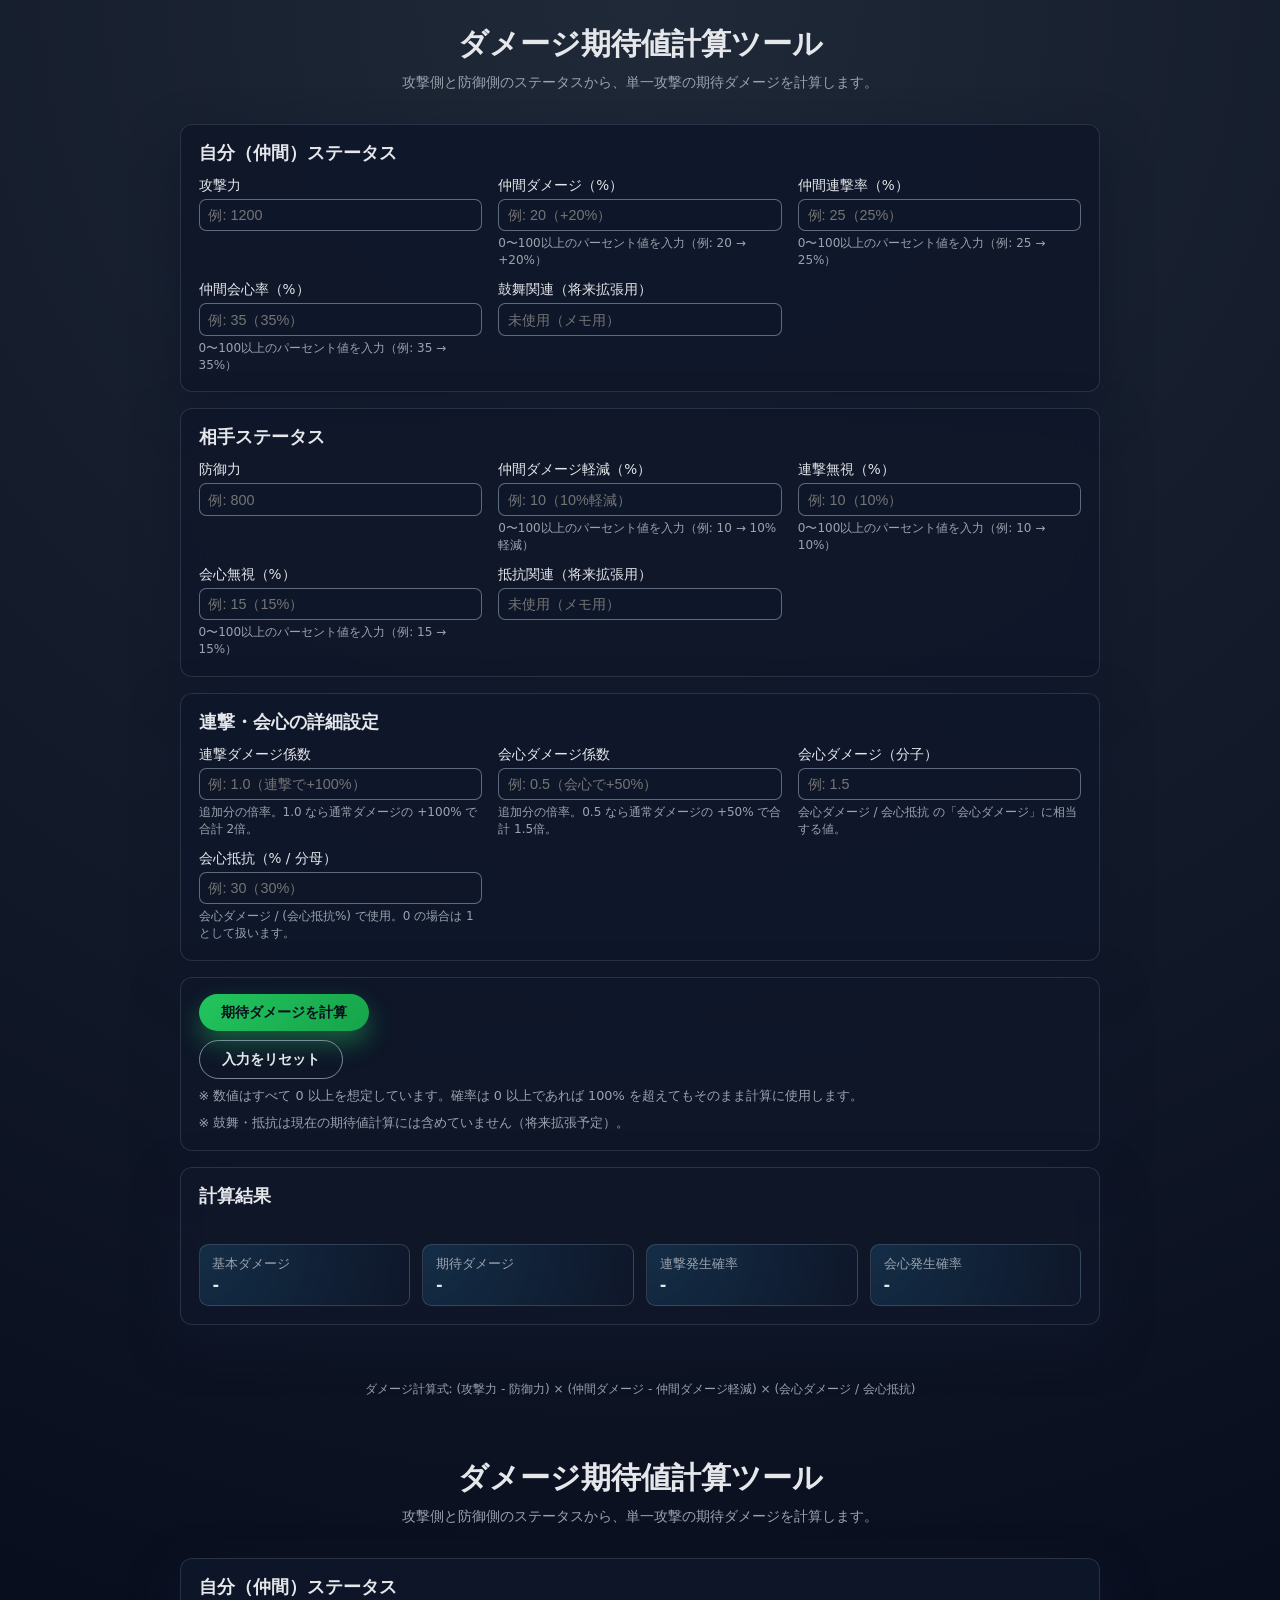
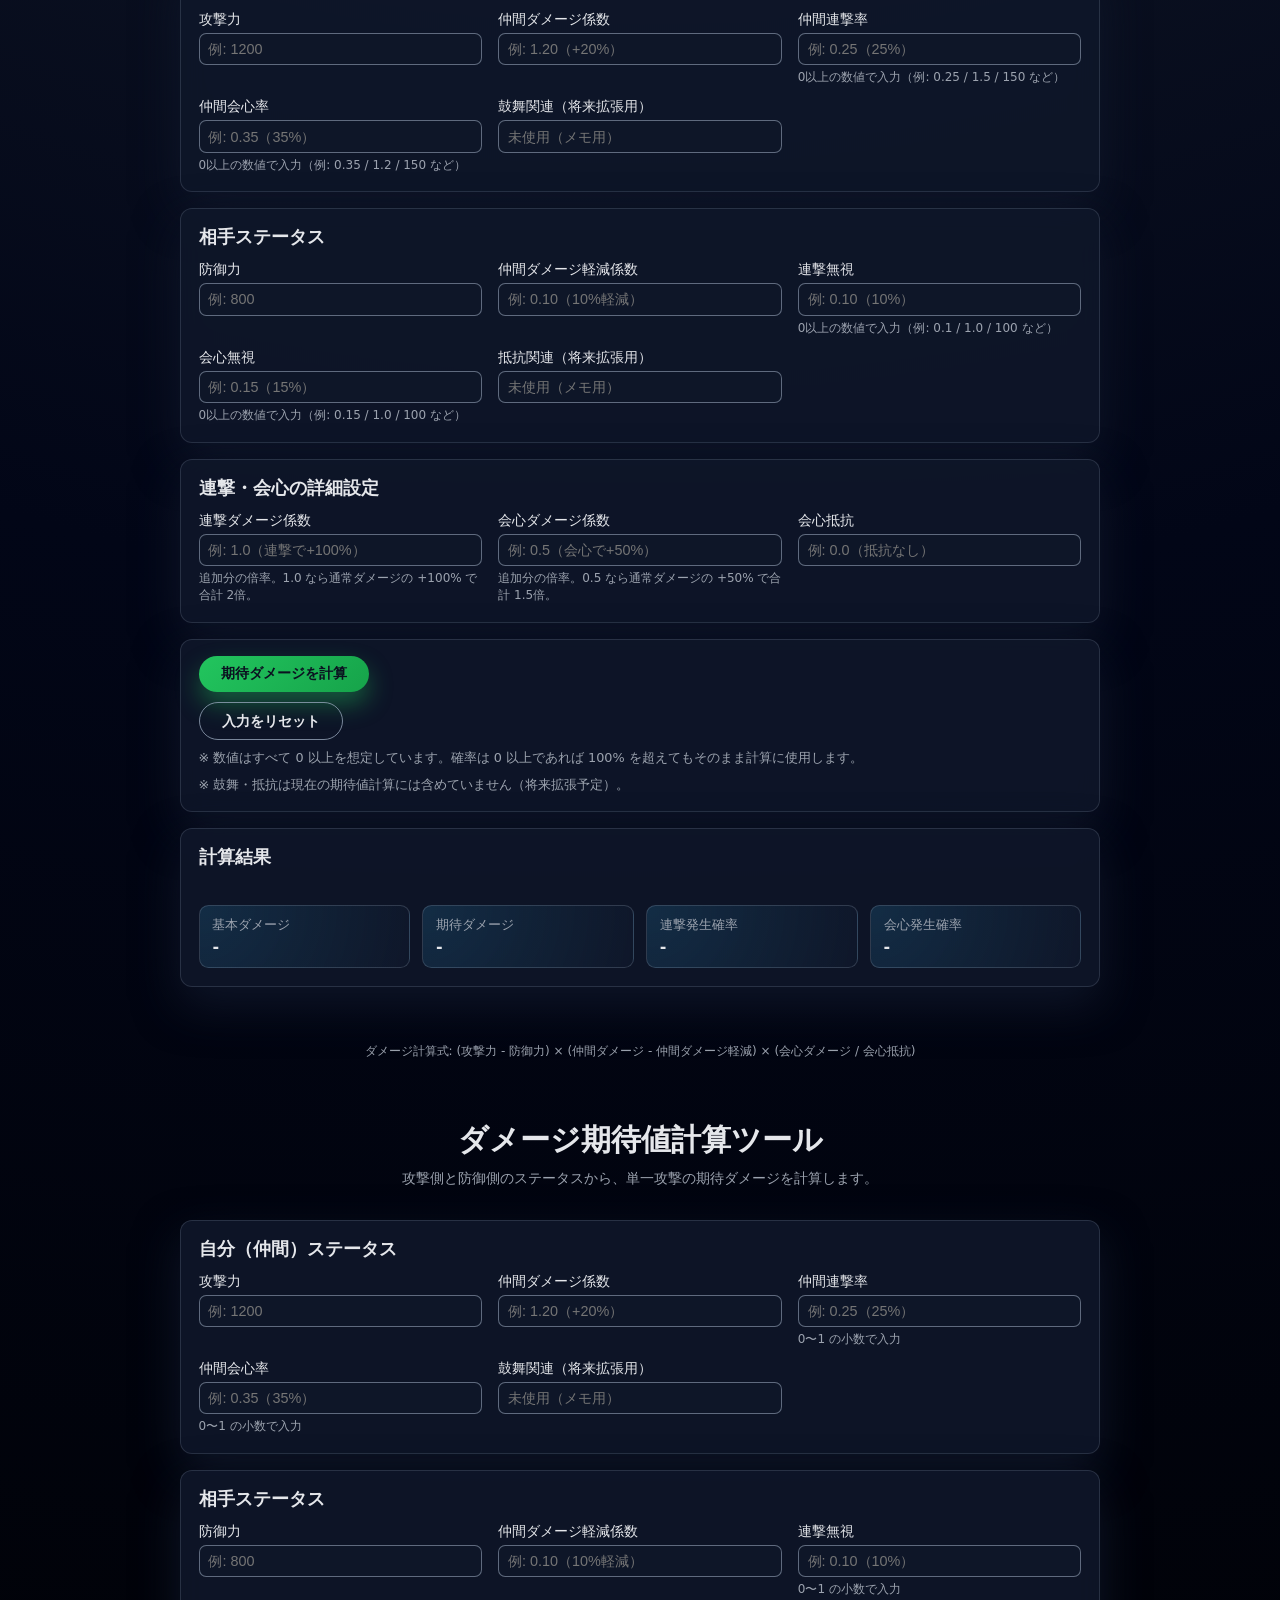
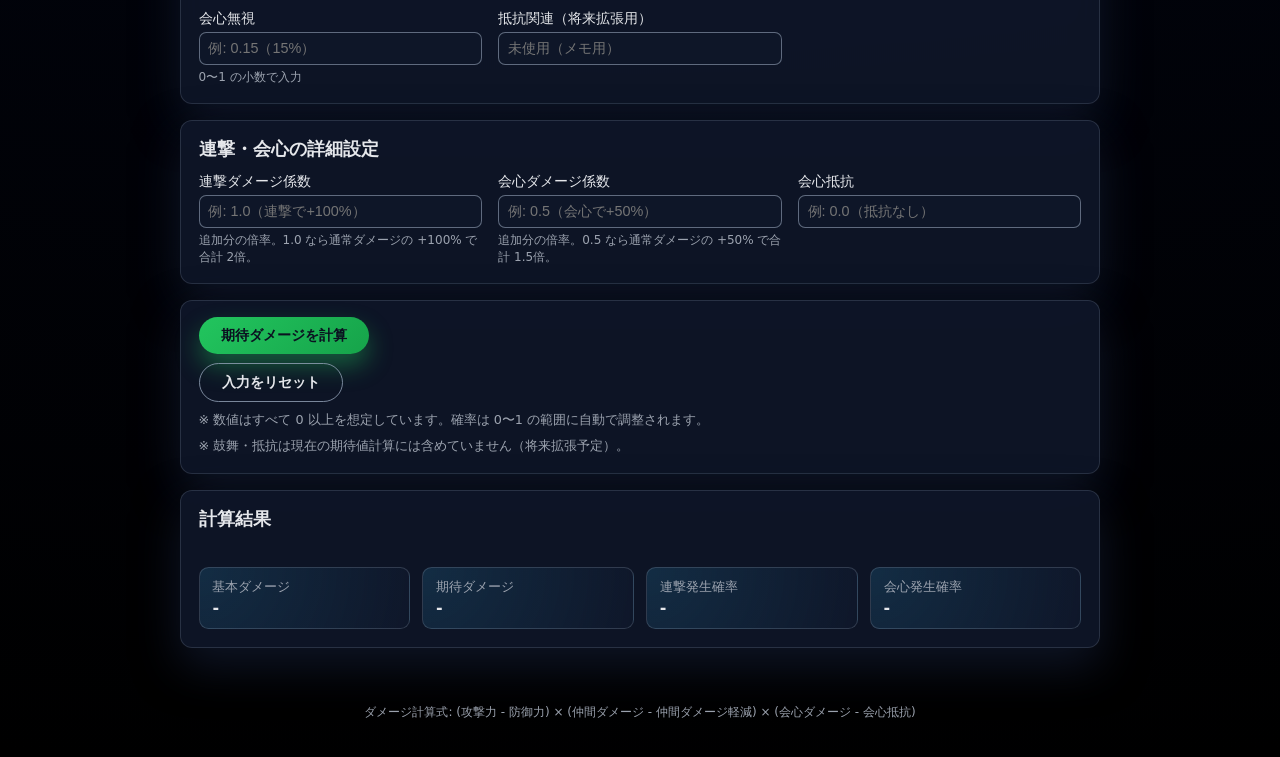
==== kinoko/index.html @ 2dcdcfb7 "initial commit" ====
<!DOCTYPE html>
<html lang="ja">
<head>
  <meta charset="UTF-8" />
  <meta name="viewport" content="width=device-width, initial-scale=1.0" />
  <title>ダメージ期待値計算ツール</title>
  <link rel="stylesheet" href="./style.css" />
</head>
<body>
  <header class="app-header">
    <h1>ダメージ期待値計算ツール</h1>
    <p class="app-header__subtitle">
      攻撃側と防御側のステータスから、単一攻撃の期待ダメージを計算します。
    </p>
  </header>

  <main class="app-main">
    <section class="card">
      <h2>自分（仲間）ステータス</h2>
      <div class="form-grid">
        <label class="form-field">
          <span>攻撃力</span>
          <input id="allyAtk" type="number" inputmode="decimal" placeholder="例: 1200" />
        </label>
        <label class="form-field">
          <span>仲間ダメージ（%）</span>
          <input id="allyDamage" type="number" inputmode="numeric" placeholder="例: 20（+20%）" />
          <small>0〜100以上のパーセント値を入力（例: 20 → +20%）</small>
        </label>
        <label class="form-field">
          <span>仲間連撃率（%）</span>
          <input id="allyMultiRate" type="number" inputmode="numeric" placeholder="例: 25（25%）" />
          <small>0〜100以上のパーセント値を入力（例: 25 → 25%）</small>
        </label>
        <label class="form-field">
          <span>仲間会心率（%）</span>
          <input id="allyCritRate" type="number" inputmode="numeric" placeholder="例: 35（35%）" />
          <small>0〜100以上のパーセント値を入力（例: 35 → 35%）</small>
        </label>
        <label class="form-field">
          <span>鼓舞関連（将来拡張用）</span>
          <input id="allyInspire" type="number" step="0.01" inputmode="decimal" placeholder="未使用（メモ用）" />
        </label>
      </div>
    </section>

    <section class="card">
      <h2>相手ステータス</h2>
      <div class="form-grid">
        <label class="form-field">
          <span>防御力</span>
          <input id="enemyDef" type="number" inputmode="decimal" placeholder="例: 800" />
        </label>
        <label class="form-field">
          <span>仲間ダメージ軽減（%）</span>
          <input id="allyDamageReduction" type="number" inputmode="numeric" placeholder="例: 10（10%軽減）" />
          <small>0〜100以上のパーセント値を入力（例: 10 → 10%軽減）</small>
        </label>
        <label class="form-field">
          <span>連撃無視（%）</span>
          <input id="multiIgnore" type="number" inputmode="numeric" placeholder="例: 10（10%）" />
          <small>0〜100以上のパーセント値を入力（例: 10 → 10%）</small>
        </label>
        <label class="form-field">
          <span>会心無視（%）</span>
          <input id="critIgnore" type="number" inputmode="numeric" placeholder="例: 15（15%）" />
          <small>0〜100以上のパーセント値を入力（例: 15 → 15%）</small>
        </label>
        <label class="form-field">
          <span>抵抗関連（将来拡張用）</span>
          <input id="enemyResistExtra" type="number" step="0.01" inputmode="decimal" placeholder="未使用（メモ用）" />
        </label>
      </div>
    </section>

    <section class="card">
      <h2>連撃・会心の詳細設定</h2>
      <div class="form-grid">
        <label class="form-field">
          <span>連撃ダメージ係数</span>
          <input id="multiCoeff" type="number" step="0.01" inputmode="decimal" placeholder="例: 1.0（連撃で+100%）" />
          <small>追加分の倍率。1.0 なら通常ダメージの +100% で合計 2倍。</small>
        </label>
        <label class="form-field">
          <span>会心ダメージ係数</span>
          <input id="critCoeff" type="number" step="0.01" inputmode="decimal" placeholder="例: 0.5（会心で+50%）" />
          <small>追加分の倍率。0.5 なら通常ダメージの +50% で合計 1.5倍。</small>
        </label>
        <label class="form-field">
          <span>会心ダメージ（分子）</span>
          <input id="critDamage" type="number" step="0.01" inputmode="decimal" placeholder="例: 1.5" />
          <small>会心ダメージ / 会心抵抗 の「会心ダメージ」に相当する値。</small>
        </label>
        <label class="form-field">
          <span>会心抵抗（% / 分母）</span>
          <input id="critResist" type="number" inputmode="numeric" placeholder="例: 30（30%）" />
          <small>会心ダメージ / (会心抵抗%) で使用。0 の場合は 1 として扱います。</small>
        </label>
      </div>
    </section>

    <section class="card card--actions">
      <button id="calcButton" class="primary-button">期待ダメージを計算</button>
      <button id="resetButton" class="secondary-button">入力をリセット</button>
      <p class="note">
        ※ 数値はすべて 0 以上を想定しています。確率は 0 以上であれば 100% を超えてもそのまま計算に使用します。
      </p>
      <p class="note">
        ※ 鼓舞・抵抗は現在の期待値計算には含めていません（将来拡張予定）。
      </p>
    </section>

    <section class="card">
      <h2>計算結果</h2>
      <div id="resultError" class="result-error" aria-live="polite"></div>
      <div class="result-grid">
        <div class="result-item">
          <span class="result-label">基本ダメージ</span>
          <span id="baseDamageOutput" class="result-value">-</span>
        </div>
        <div class="result-item">
          <span class="result-label">期待ダメージ</span>
          <span id="expectedDamageOutput" class="result-value">-</span>
        </div>
        <div class="result-item">
          <span class="result-label">連撃発生確率</span>
          <span id="pMultiOutput" class="result-value">-</span>
        </div>
        <div class="result-item">
          <span class="result-label">会心発生確率</span>
          <span id="pCritOutput" class="result-value">-</span>
        </div>
      </div>
    </section>
  </main>

  <footer class="app-footer">
    <p>ダメージ計算式: (攻撃力 - 防御力) × (仲間ダメージ - 仲間ダメージ軽減) × (会心ダメージ / 会心抵抗)</p>
  </footer>

  <script src="./main.js"></script>
</body>
</html>
  <header class="app-header">
    <h1>ダメージ期待値計算ツール</h1>
    <p class="app-header__subtitle">
      攻撃側と防御側のステータスから、単一攻撃の期待ダメージを計算します。
    </p>
  </header>

  <main class="app-main">
    <section class="card">
      <h2>自分（仲間）ステータス</h2>
      <div class="form-grid">
        <label class="form-field">
          <span>攻撃力</span>
          <input id="allyAtk" type="number" inputmode="decimal" placeholder="例: 1200" />
        </label>
        <label class="form-field">
          <span>仲間ダメージ係数</span>
          <input id="allyDamage" type="number" step="0.01" inputmode="decimal" placeholder="例: 1.20（+20%）" />
        </label>
        <label class="form-field">
          <span>仲間連撃率</span>
          <input id="allyMultiRate" type="number" step="0.01" inputmode="decimal" placeholder="例: 0.25（25%）" />
          <small>0以上の数値で入力（例: 0.25 / 1.5 / 150 など）</small>
        </label>
        <label class="form-field">
          <span>仲間会心率</span>
          <input id="allyCritRate" type="number" step="0.01" inputmode="decimal" placeholder="例: 0.35（35%）" />
          <small>0以上の数値で入力（例: 0.35 / 1.2 / 150 など）</small>
        </label>
        <label class="form-field">
          <span>鼓舞関連（将来拡張用）</span>
          <input id="allyInspire" type="number" step="0.01" inputmode="decimal" placeholder="未使用（メモ用）" />
        </label>
      </div>
    </section>

    <section class="card">
      <h2>相手ステータス</h2>
      <div class="form-grid">
        <label class="form-field">
          <span>防御力</span>
          <input id="enemyDef" type="number" inputmode="decimal" placeholder="例: 800" />
        </label>
        <label class="form-field">
          <span>仲間ダメージ軽減係数</span>
          <input id="allyDamageReduction" type="number" step="0.01" inputmode="decimal" placeholder="例: 0.10（10%軽減）" />
        </label>
        <label class="form-field">
          <span>連撃無視</span>
          <input id="multiIgnore" type="number" step="0.01" inputmode="decimal" placeholder="例: 0.10（10%）" />
          <small>0以上の数値で入力（例: 0.1 / 1.0 / 100 など）</small>
        </label>
        <label class="form-field">
          <span>会心無視</span>
          <input id="critIgnore" type="number" step="0.01" inputmode="decimal" placeholder="例: 0.15（15%）" />
          <small>0以上の数値で入力（例: 0.15 / 1.0 / 100 など）</small>
        </label>
        <label class="form-field">
          <span>抵抗関連（将来拡張用）</span>
          <input id="enemyResistExtra" type="number" step="0.01" inputmode="decimal" placeholder="未使用（メモ用）" />
        </label>
      </div>
    </section>

    <section class="card">
      <h2>連撃・会心の詳細設定</h2>
      <div class="form-grid">
        <label class="form-field">
          <span>連撃ダメージ係数</span>
          <input id="multiCoeff" type="number" step="0.01" inputmode="decimal" placeholder="例: 1.0（連撃で+100%）" />
          <small>追加分の倍率。1.0 なら通常ダメージの +100% で合計 2倍。</small>
        </label>
        <label class="form-field">
          <span>会心ダメージ係数</span>
          <input id="critCoeff" type="number" step="0.01" inputmode="decimal" placeholder="例: 0.5（会心で+50%）" />
          <small>追加分の倍率。0.5 なら通常ダメージの +50% で合計 1.5倍。</small>
        </label>
        <label class="form-field">
          <span>会心抵抗</span>
          <input id="critResist" type="number" step="0.01" inputmode="decimal" placeholder="例: 0.0（抵抗なし）" />
        </label>
      </div>
    </section>

    <section class="card card--actions">
      <button id="calcButton" class="primary-button">期待ダメージを計算</button>
      <button id="resetButton" class="secondary-button">入力をリセット</button>
      <p class="note">
        ※ 数値はすべて 0 以上を想定しています。確率は 0 以上であれば 100% を超えてもそのまま計算に使用します。
      </p>
      <p class="note">
        ※ 鼓舞・抵抗は現在の期待値計算には含めていません（将来拡張予定）。
      </p>
    </section>

    <section class="card">
      <h2>計算結果</h2>
      <div id="resultError" class="result-error" aria-live="polite"></div>
      <div class="result-grid">
        <div class="result-item">
          <span class="result-label">基本ダメージ</span>
          <span id="baseDamageOutput" class="result-value">-</span>
        </div>
        <div class="result-item">
          <span class="result-label">期待ダメージ</span>
          <span id="expectedDamageOutput" class="result-value">-</span>
        </div>
        <div class="result-item">
          <span class="result-label">連撃発生確率</span>
          <span id="pMultiOutput" class="result-value">-</span>
        </div>
        <div class="result-item">
          <span class="result-label">会心発生確率</span>
          <span id="pCritOutput" class="result-value">-</span>
        </div>
      </div>
    </section>
  </main>

  <footer class="app-footer">
    <p>ダメージ計算式: (攻撃力 - 防御力) × (仲間ダメージ - 仲間ダメージ軽減) × (会心ダメージ / 会心抵抗)</p>
  </footer>

  <script src="./main.js"></script>
</body>
</html>

<!DOCTYPE html>
<html lang="ja">
<head>
  <meta charset="UTF-8" />
  <meta name="viewport" content="width=device-width, initial-scale=1.0" />
  <title>ダメージ期待値計算ツール</title>
  <link rel="stylesheet" href="./style.css" />
</head>
<body>
  <header class="app-header">
    <h1>ダメージ期待値計算ツール</h1>
    <p class="app-header__subtitle">
      攻撃側と防御側のステータスから、単一攻撃の期待ダメージを計算します。
    </p>
  </header>

  <main class="app-main">
    <section class="card">
      <h2>自分（仲間）ステータス</h2>
      <div class="form-grid">
        <label class="form-field">
          <span>攻撃力</span>
          <input id="allyAtk" type="number" inputmode="decimal" placeholder="例: 1200" />
        </label>
        <label class="form-field">
          <span>仲間ダメージ係数</span>
          <input id="allyDamage" type="number" step="0.01" inputmode="decimal" placeholder="例: 1.20（+20%）" />
        </label>
        <label class="form-field">
          <span>仲間連撃率</span>
          <input id="allyMultiRate" type="number" step="0.01" inputmode="decimal" placeholder="例: 0.25（25%）" />
          <small>0〜1 の小数で入力</small>
        </label>
        <label class="form-field">
          <span>仲間会心率</span>
          <input id="allyCritRate" type="number" step="0.01" inputmode="decimal" placeholder="例: 0.35（35%）" />
          <small>0〜1 の小数で入力</small>
        </label>
        <label class="form-field">
          <span>鼓舞関連（将来拡張用）</span>
          <input id="allyInspire" type="number" step="0.01" inputmode="decimal" placeholder="未使用（メモ用）" />
        </label>
      </div>
    </section>

    <section class="card">
      <h2>相手ステータス</h2>
      <div class="form-grid">
        <label class="form-field">
          <span>防御力</span>
          <input id="enemyDef" type="number" inputmode="decimal" placeholder="例: 800" />
        </label>
        <label class="form-field">
          <span>仲間ダメージ軽減係数</span>
          <input id="allyDamageReduction" type="number" step="0.01" inputmode="decimal" placeholder="例: 0.10（10%軽減）" />
        </label>
        <label class="form-field">
          <span>連撃無視</span>
          <input id="multiIgnore" type="number" step="0.01" inputmode="decimal" placeholder="例: 0.10（10%）" />
          <small>0〜1 の小数で入力</small>
        </label>
        <label class="form-field">
          <span>会心無視</span>
          <input id="critIgnore" type="number" step="0.01" inputmode="decimal" placeholder="例: 0.15（15%）" />
          <small>0〜1 の小数で入力</small>
        </label>
        <label class="form-field">
          <span>抵抗関連（将来拡張用）</span>
          <input id="enemyResistExtra" type="number" step="0.01" inputmode="decimal" placeholder="未使用（メモ用）" />
        </label>
      </div>
    </section>

    <section class="card">
      <h2>連撃・会心の詳細設定</h2>
      <div class="form-grid">
        <label class="form-field">
          <span>連撃ダメージ係数</span>
          <input id="multiCoeff" type="number" step="0.01" inputmode="decimal" placeholder="例: 1.0（連撃で+100%）" />
          <small>追加分の倍率。1.0 なら通常ダメージの +100% で合計 2倍。</small>
        </label>
        <label class="form-field">
          <span>会心ダメージ係数</span>
          <input id="critCoeff" type="number" step="0.01" inputmode="decimal" placeholder="例: 0.5（会心で+50%）" />
          <small>追加分の倍率。0.5 なら通常ダメージの +50% で合計 1.5倍。</small>
        </label>
        <label class="form-field">
          <span>会心抵抗</span>
          <input id="critResist" type="number" step="0.01" inputmode="decimal" placeholder="例: 0.0（抵抗なし）" />
        </label>
      </div>
    </section>

    <section class="card card--actions">
      <button id="calcButton" class="primary-button">期待ダメージを計算</button>
      <button id="resetButton" class="secondary-button">入力をリセット</button>
      <p class="note">
        ※ 数値はすべて 0 以上を想定しています。確率は 0〜1 の範囲に自動で調整されます。
      </p>
      <p class="note">
        ※ 鼓舞・抵抗は現在の期待値計算には含めていません（将来拡張予定）。
      </p>
    </section>

    <section class="card">
      <h2>計算結果</h2>
      <div id="resultError" class="result-error" aria-live="polite"></div>
      <div class="result-grid">
        <div class="result-item">
          <span class="result-label">基本ダメージ</span>
          <span id="baseDamageOutput" class="result-value">-</span>
        </div>
        <div class="result-item">
          <span class="result-label">期待ダメージ</span>
          <span id="expectedDamageOutput" class="result-value">-</span>
        </div>
        <div class="result-item">
          <span class="result-label">連撃発生確率</span>
          <span id="pMultiOutput" class="result-value">-</span>
        </div>
        <div class="result-item">
          <span class="result-label">会心発生確率</span>
          <span id="pCritOutput" class="result-value">-</span>
        </div>
      </div>
    </section>
  </main>

  <footer class="app-footer">
    <p>ダメージ計算式: (攻撃力 - 防御力) × (仲間ダメージ - 仲間ダメージ軽減) × (会心ダメージ - 会心抵抗)</p>
  </footer>

  <script src="./main.js"></script>
</body>
</html>
---- kinoko/style.css ----
*,
*::before,
*::after {
  box-sizing: border-box;
}

html,
body {
  margin: 0;
  padding: 0;
  font-family: system-ui, -apple-system, BlinkMacSystemFont, "Segoe UI",
    sans-serif;
  background: radial-gradient(circle at top, #1f2937, #020617 55%, #000000);
  color: #e5e7eb;
}

body {
  min-height: 100vh;
  display: flex;
  flex-direction: column;
}

.app-header {
  padding: 1.5rem 1.25rem 0.5rem;
  text-align: center;
}

.app-header h1 {
  margin: 0 0 0.5rem;
  font-size: 1.6rem;
}

.app-header__subtitle {
  margin: 0;
  font-size: 0.9rem;
  color: #9ca3af;
}

.app-main {
  flex: 1;
  width: 100%;
  max-width: 960px;
  margin: 0 auto;
  padding: 1rem 1.25rem 2rem;
  display: flex;
  flex-direction: column;
  gap: 1rem;
}

.card {
  background: rgba(15, 23, 42, 0.9);
  border-radius: 0.75rem;
  border: 1px solid rgba(148, 163, 184, 0.2);
  padding: 1rem 1.1rem 1.1rem;
  backdrop-filter: blur(12px);
  box-shadow: 0 18px 45px rgba(15, 23, 42, 0.9);
}

.card h2 {
  margin: 0 0 0.75rem;
  font-size: 1.1rem;
  color: #e5e7eb;
}

.form-grid {
  display: grid;
  grid-template-columns: repeat(auto-fit, minmax(220px, 1fr));
  gap: 0.75rem 1rem;
}

.form-field {
  display: flex;
  flex-direction: column;
  gap: 0.25rem;
  font-size: 0.85rem;
}

.form-field span {
  color: #e5e7eb;
}

.form-field small {
  font-size: 0.75rem;
  color: #9ca3af;
}

input[type="number"] {
  width: 100%;
  padding: 0.45rem 0.55rem;
  border-radius: 0.45rem;
  border: 1px solid rgba(148, 163, 184, 0.6);
  background: rgba(15, 23, 42, 0.8);
  color: #e5e7eb;
  font-size: 0.9rem;
}

input[type="number"]:focus {
  outline: none;
  border-color: #38bdf8;
  box-shadow: 0 0 0 1px rgba(56, 189, 248, 0.7);
}

.card--actions {
  display: flex;
  flex-direction: column;
  gap: 0.6rem;
  align-items: flex-start;
}

.primary-button,
.secondary-button {
  appearance: none;
  border: none;
  border-radius: 9999px;
  padding: 0.55rem 1.4rem;
  font-size: 0.9rem;
  font-weight: 600;
  cursor: pointer;
  transition: transform 0.05s ease-out, box-shadow 0.05s ease-out,
    background 0.15s ease-out, color 0.15s ease-out;
}

.primary-button {
  background: linear-gradient(135deg, #22c55e, #16a34a);
  color: #0b1120;
  box-shadow: 0 12px 25px rgba(34, 197, 94, 0.4);
}

.primary-button:hover {
  transform: translateY(-1px);
  box-shadow: 0 18px 35px rgba(34, 197, 94, 0.55);
}

.secondary-button {
  background: transparent;
  color: #e5e7eb;
  border: 1px solid rgba(148, 163, 184, 0.8);
}

.secondary-button:hover {
  background: rgba(15, 23, 42, 0.9);
}

.note {
  margin: 0;
  font-size: 0.8rem;
  color: #9ca3af;
}

.result-grid {
  display: grid;
  grid-template-columns: repeat(auto-fit, minmax(180px, 1fr));
  gap: 0.75rem;
}

.result-item {
  padding: 0.7rem 0.8rem;
  border-radius: 0.6rem;
  background: radial-gradient(circle at top left, rgba(56, 189, 248, 0.15), rgba(15, 23, 42, 0.95));
  border: 1px solid rgba(148, 163, 184, 0.25);
  display: flex;
  flex-direction: column;
  gap: 0.15rem;
}

.result-label {
  font-size: 0.8rem;
  color: #9ca3af;
}

.result-value {
  font-size: 1rem;
  font-weight: 600;
  color: #e5e7eb;
}

.result-error {
  min-height: 1.1rem;
  margin-bottom: 0.4rem;
  font-size: 0.8rem;
  color: #fecaca;
}

.app-footer {
  padding: 0.75rem 1.25rem 1.5rem;
  font-size: 0.75rem;
  text-align: center;
  color: #9ca3af;
}

@media (min-width: 768px) {
  .app-header h1 {
    font-size: 1.9rem;
  }

  .app-main {
    padding-top: 1.5rem;
  }
}
---- kinoko/style.css ----
*,
*::before,
*::after {
  box-sizing: border-box;
}

html,
body {
  margin: 0;
  padding: 0;
  font-family: system-ui, -apple-system, BlinkMacSystemFont, "Segoe UI",
    sans-serif;
  background: radial-gradient(circle at top, #1f2937, #020617 55%, #000000);
  color: #e5e7eb;
}

body {
  min-height: 100vh;
  display: flex;
  flex-direction: column;
}

.app-header {
  padding: 1.5rem 1.25rem 0.5rem;
  text-align: center;
}

.app-header h1 {
  margin: 0 0 0.5rem;
  font-size: 1.6rem;
}

.app-header__subtitle {
  margin: 0;
  font-size: 0.9rem;
  color: #9ca3af;
}

.app-main {
  flex: 1;
  width: 100%;
  max-width: 960px;
  margin: 0 auto;
  padding: 1rem 1.25rem 2rem;
  display: flex;
  flex-direction: column;
  gap: 1rem;
}

.card {
  background: rgba(15, 23, 42, 0.9);
  border-radius: 0.75rem;
  border: 1px solid rgba(148, 163, 184, 0.2);
  padding: 1rem 1.1rem 1.1rem;
  backdrop-filter: blur(12px);
  box-shadow: 0 18px 45px rgba(15, 23, 42, 0.9);
}

.card h2 {
  margin: 0 0 0.75rem;
  font-size: 1.1rem;
  color: #e5e7eb;
}

.form-grid {
  display: grid;
  grid-template-columns: repeat(auto-fit, minmax(220px, 1fr));
  gap: 0.75rem 1rem;
}

.form-field {
  display: flex;
  flex-direction: column;
  gap: 0.25rem;
  font-size: 0.85rem;
}

.form-field span {
  color: #e5e7eb;
}

.form-field small {
  font-size: 0.75rem;
  color: #9ca3af;
}

input[type="number"] {
  width: 100%;
  padding: 0.45rem 0.55rem;
  border-radius: 0.45rem;
  border: 1px solid rgba(148, 163, 184, 0.6);
  background: rgba(15, 23, 42, 0.8);
  color: #e5e7eb;
  font-size: 0.9rem;
}

input[type="number"]:focus {
  outline: none;
  border-color: #38bdf8;
  box-shadow: 0 0 0 1px rgba(56, 189, 248, 0.7);
}

.card--actions {
  display: flex;
  flex-direction: column;
  gap: 0.6rem;
  align-items: flex-start;
}

.primary-button,
.secondary-button {
  appearance: none;
  border: none;
  border-radius: 9999px;
  padding: 0.55rem 1.4rem;
  font-size: 0.9rem;
  font-weight: 600;
  cursor: pointer;
  transition: transform 0.05s ease-out, box-shadow 0.05s ease-out,
    background 0.15s ease-out, color 0.15s ease-out;
}

.primary-button {
  background: linear-gradient(135deg, #22c55e, #16a34a);
  color: #0b1120;
  box-shadow: 0 12px 25px rgba(34, 197, 94, 0.4);
}

.primary-button:hover {
  transform: translateY(-1px);
  box-shadow: 0 18px 35px rgba(34, 197, 94, 0.55);
}

.secondary-button {
  background: transparent;
  color: #e5e7eb;
  border: 1px solid rgba(148, 163, 184, 0.8);
}

.secondary-button:hover {
  background: rgba(15, 23, 42, 0.9);
}

.note {
  margin: 0;
  font-size: 0.8rem;
  color: #9ca3af;
}

.result-grid {
  display: grid;
  grid-template-columns: repeat(auto-fit, minmax(180px, 1fr));
  gap: 0.75rem;
}

.result-item {
  padding: 0.7rem 0.8rem;
  border-radius: 0.6rem;
  background: radial-gradient(circle at top left, rgba(56, 189, 248, 0.15), rgba(15, 23, 42, 0.95));
  border: 1px solid rgba(148, 163, 184, 0.25);
  display: flex;
  flex-direction: column;
  gap: 0.15rem;
}

.result-label {
  font-size: 0.8rem;
  color: #9ca3af;
}

.result-value {
  font-size: 1rem;
  font-weight: 600;
  color: #e5e7eb;
}

.result-error {
  min-height: 1.1rem;
  margin-bottom: 0.4rem;
  font-size: 0.8rem;
  color: #fecaca;
}

.app-footer {
  padding: 0.75rem 1.25rem 1.5rem;
  font-size: 0.75rem;
  text-align: center;
  color: #9ca3af;
}

@media (min-width: 768px) {
  .app-header h1 {
    font-size: 1.9rem;
  }

  .app-main {
    padding-top: 1.5rem;
  }
}
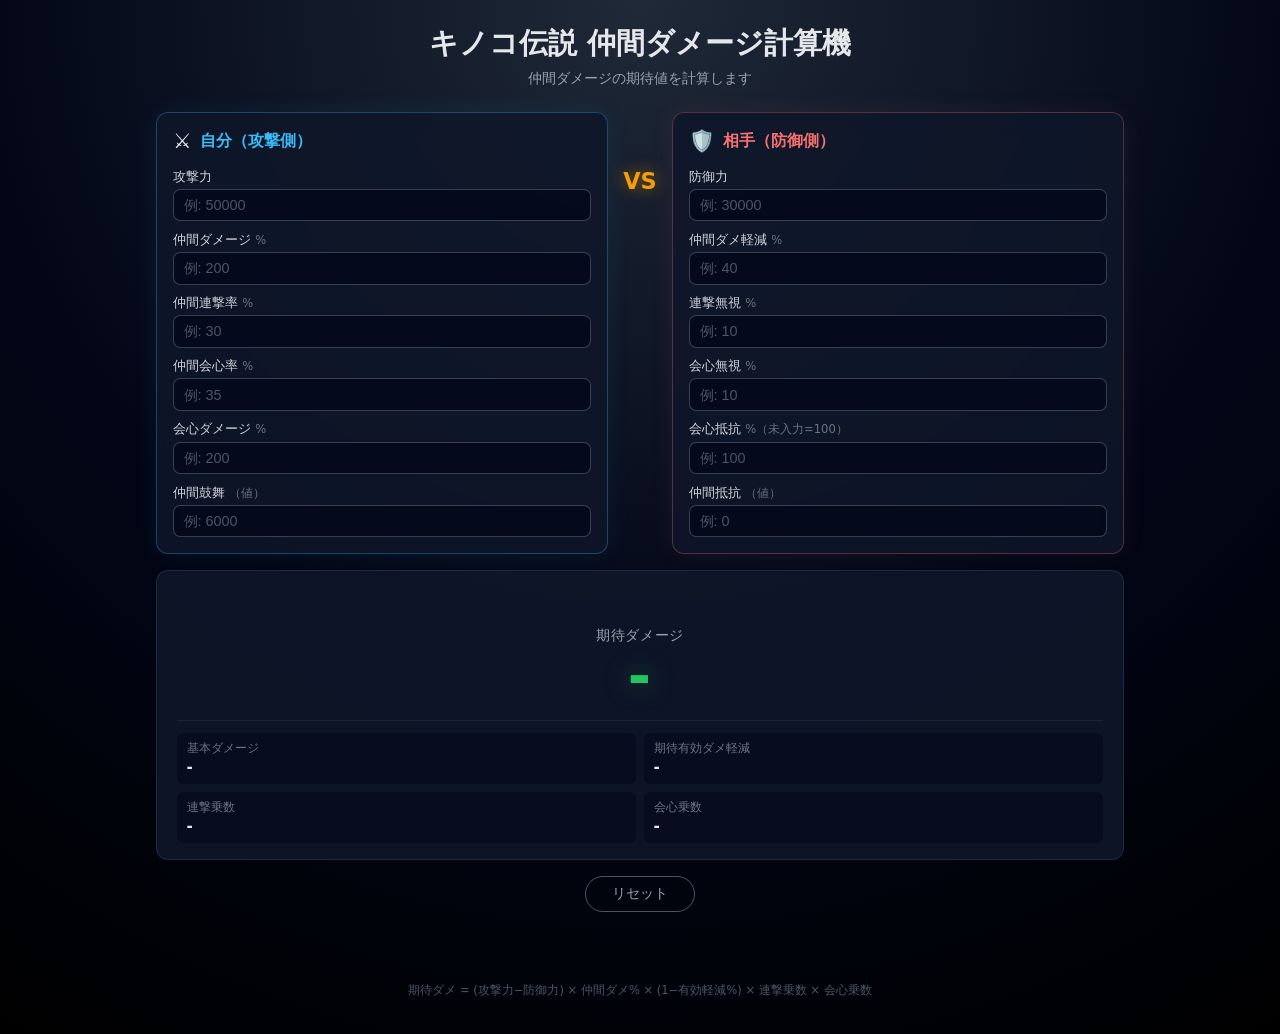
==== commit b744dd66: "キノコ伝説ダメージ計算機を正式な計算式で全面刷新 - damege_calculation.md: 正確な計算式に更新（鼓舞・抵抗・会心下限150%・軽減上限80%） - index.html: 自分" ====
--- a/kinoko/index.html
+++ b/kinoko/index.html
@@ -3,403 +3,131 @@
 <head>
   <meta charset="UTF-8" />
   <meta name="viewport" content="width=device-width, initial-scale=1.0" />
-  <title>ダメージ期待値計算ツール</title>
+  <title>キノコ伝説 仲間ダメージ計算機</title>
   <link rel="stylesheet" href="./style.css" />
 </head>
 <body>
   <header class="app-header">
-    <h1>ダメージ期待値計算ツール</h1>
-    <p class="app-header__subtitle">
-      攻撃側と防御側のステータスから、単一攻撃の期待ダメージを計算します。
-    </p>
+    <h1>キノコ伝説 仲間ダメージ計算機</h1>
+    <p class="app-header__subtitle">仲間ダメージの期待値を計算します</p>
   </header>
 
   <main class="app-main">
-    <section class="card">
-      <h2>自分（仲間）ステータス</h2>
-      <div class="form-grid">
-        <label class="form-field">
-          <span>攻撃力</span>
-          <input id="allyAtk" type="number" inputmode="decimal" placeholder="例: 1200" />
-        </label>
-        <label class="form-field">
-          <span>仲間ダメージ（%）</span>
-          <input id="allyDamage" type="number" inputmode="numeric" placeholder="例: 20（+20%）" />
-          <small>0〜100以上のパーセント値を入力（例: 20 → +20%）</small>
-        </label>
-        <label class="form-field">
-          <span>仲間連撃率（%）</span>
-          <input id="allyMultiRate" type="number" inputmode="numeric" placeholder="例: 25（25%）" />
-          <small>0〜100以上のパーセント値を入力（例: 25 → 25%）</small>
-        </label>
-        <label class="form-field">
-          <span>仲間会心率（%）</span>
-          <input id="allyCritRate" type="number" inputmode="numeric" placeholder="例: 35（35%）" />
-          <small>0〜100以上のパーセント値を入力（例: 35 → 35%）</small>
-        </label>
-        <label class="form-field">
-          <span>鼓舞関連（将来拡張用）</span>
-          <input id="allyInspire" type="number" step="0.01" inputmode="decimal" placeholder="未使用（メモ用）" />
-        </label>
+
+    <!-- 対戦レイアウト -->
+    <div class="battle-field">
+
+      <!-- 自分（攻撃側） -->
+      <section class="combatant combatant--attacker">
+        <div class="combatant-header">
+          <span class="combatant-icon">⚔️</span>
+          <h2>自分（攻撃側）</h2>
+        </div>
+        <div class="stat-list">
+          <label class="stat-field">
+            <span class="stat-label">攻撃力</span>
+            <input id="atk" type="number" inputmode="numeric" placeholder="例: 50000" data-ocr="atk" />
+          </label>
+          <label class="stat-field">
+            <span class="stat-label">仲間ダメージ <small>%</small></span>
+            <input id="allyDamage" type="number" inputmode="numeric" placeholder="例: 200" data-ocr="allyDamage" />
+          </label>
+          <label class="stat-field">
+            <span class="stat-label">仲間連撃率 <small>%</small></span>
+            <input id="multiRate" type="number" inputmode="numeric" placeholder="例: 30" data-ocr="multiRate" />
+          </label>
+          <label class="stat-field">
+            <span class="stat-label">仲間会心率 <small>%</small></span>
+            <input id="critRate" type="number" inputmode="numeric" placeholder="例: 35" data-ocr="critRate" />
+          </label>
+          <label class="stat-field">
+            <span class="stat-label">会心ダメージ <small>%</small></span>
+            <input id="critDamage" type="number" inputmode="numeric" placeholder="例: 200" data-ocr="critDamage" />
+          </label>
+          <label class="stat-field">
+            <span class="stat-label">仲間鼓舞 <small>（値）</small></span>
+            <input id="inspire" type="number" inputmode="numeric" placeholder="例: 6000" data-ocr="inspire" />
+          </label>
+        </div>
+      </section>
+
+      <div class="vs-divider">VS</div>
+
+      <!-- 相手（防御側） -->
+      <section class="combatant combatant--defender">
+        <div class="combatant-header">
+          <span class="combatant-icon">🛡️</span>
+          <h2>相手（防御側）</h2>
+        </div>
+        <div class="stat-list">
+          <label class="stat-field">
+            <span class="stat-label">防御力</span>
+            <input id="def" type="number" inputmode="numeric" placeholder="例: 30000" data-ocr="def" />
+          </label>
+          <label class="stat-field">
+            <span class="stat-label">仲間ダメ軽減 <small>%</small></span>
+            <input id="damageReduction" type="number" inputmode="numeric" placeholder="例: 40" data-ocr="damageReduction" />
+          </label>
+          <label class="stat-field">
+            <span class="stat-label">連撃無視 <small>%</small></span>
+            <input id="multiIgnore" type="number" inputmode="numeric" placeholder="例: 10" data-ocr="multiIgnore" />
+          </label>
+          <label class="stat-field">
+            <span class="stat-label">会心無視 <small>%</small></span>
+            <input id="critIgnore" type="number" inputmode="numeric" placeholder="例: 10" data-ocr="critIgnore" />
+          </label>
+          <label class="stat-field">
+            <span class="stat-label">会心抵抗 <small>%（未入力=100）</small></span>
+            <input id="critResist" type="number" inputmode="numeric" placeholder="例: 100" data-ocr="critResist" />
+          </label>
+          <label class="stat-field">
+            <span class="stat-label">仲間抵抗 <small>（値）</small></span>
+            <input id="resist" type="number" inputmode="numeric" placeholder="例: 0" data-ocr="resist" />
+          </label>
+        </div>
+      </section>
+    </div>
+
+    <!-- 計算結果 -->
+    <section class="result-card" id="resultCard">
+      <div id="resultError" class="result-error" aria-live="polite"></div>
+
+      <div class="expected-damage">
+        <span class="expected-label">期待ダメージ</span>
+        <span class="expected-value" id="expectedDamage">-</span>
+      </div>
+
+      <div class="breakdown">
+        <div class="breakdown-item">
+          <span class="breakdown-label">基本ダメージ</span>
+          <span class="breakdown-value" id="baseDamage">-</span>
+        </div>
+        <div class="breakdown-item">
+          <span class="breakdown-label">期待有効ダメ軽減</span>
+          <span class="breakdown-value" id="effReduction">-</span>
+        </div>
+        <div class="breakdown-item">
+          <span class="breakdown-label">連撃乗数</span>
+          <span class="breakdown-value" id="multiMult">-</span>
+        </div>
+        <div class="breakdown-item">
+          <span class="breakdown-label">会心乗数</span>
+          <span class="breakdown-value" id="critMult">-</span>
+        </div>
       </div>
     </section>
 
-    <section class="card">
-      <h2>相手ステータス</h2>
-      <div class="form-grid">
-        <label class="form-field">
-          <span>防御力</span>
-          <input id="enemyDef" type="number" inputmode="decimal" placeholder="例: 800" />
-        </label>
-        <label class="form-field">
-          <span>仲間ダメージ軽減（%）</span>
-          <input id="allyDamageReduction" type="number" inputmode="numeric" placeholder="例: 10（10%軽減）" />
-          <small>0〜100以上のパーセント値を入力（例: 10 → 10%軽減）</small>
-        </label>
-        <label class="form-field">
-          <span>連撃無視（%）</span>
-          <input id="multiIgnore" type="number" inputmode="numeric" placeholder="例: 10（10%）" />
-          <small>0〜100以上のパーセント値を入力（例: 10 → 10%）</small>
-        </label>
-        <label class="form-field">
-          <span>会心無視（%）</span>
-          <input id="critIgnore" type="number" inputmode="numeric" placeholder="例: 15（15%）" />
-          <small>0〜100以上のパーセント値を入力（例: 15 → 15%）</small>
-        </label>
-        <label class="form-field">
-          <span>抵抗関連（将来拡張用）</span>
-          <input id="enemyResistExtra" type="number" step="0.01" inputmode="decimal" placeholder="未使用（メモ用）" />
-        </label>
-      </div>
-    </section>
+    <!-- リセット -->
+    <div class="actions">
+      <button id="resetButton" class="reset-button">リセット</button>
+    </div>
 
-    <section class="card">
-      <h2>連撃・会心の詳細設定</h2>
-      <div class="form-grid">
-        <label class="form-field">
-          <span>連撃ダメージ係数</span>
-          <input id="multiCoeff" type="number" step="0.01" inputmode="decimal" placeholder="例: 1.0（連撃で+100%）" />
-          <small>追加分の倍率。1.0 なら通常ダメージの +100% で合計 2倍。</small>
-        </label>
-        <label class="form-field">
-          <span>会心ダメージ係数</span>
-          <input id="critCoeff" type="number" step="0.01" inputmode="decimal" placeholder="例: 0.5（会心で+50%）" />
-          <small>追加分の倍率。0.5 なら通常ダメージの +50% で合計 1.5倍。</small>
-        </label>
-        <label class="form-field">
-          <span>会心ダメージ（分子）</span>
-          <input id="critDamage" type="number" step="0.01" inputmode="decimal" placeholder="例: 1.5" />
-          <small>会心ダメージ / 会心抵抗 の「会心ダメージ」に相当する値。</small>
-        </label>
-        <label class="form-field">
-          <span>会心抵抗（% / 分母）</span>
-          <input id="critResist" type="number" inputmode="numeric" placeholder="例: 30（30%）" />
-          <small>会心ダメージ / (会心抵抗%) で使用。0 の場合は 1 として扱います。</small>
-        </label>
-      </div>
-    </section>
-
-    <section class="card card--actions">
-      <button id="calcButton" class="primary-button">期待ダメージを計算</button>
-      <button id="resetButton" class="secondary-button">入力をリセット</button>
-      <p class="note">
-        ※ 数値はすべて 0 以上を想定しています。確率は 0 以上であれば 100% を超えてもそのまま計算に使用します。
-      </p>
-      <p class="note">
-        ※ 鼓舞・抵抗は現在の期待値計算には含めていません（将来拡張予定）。
-      </p>
-    </section>
-
-    <section class="card">
-      <h2>計算結果</h2>
-      <div id="resultError" class="result-error" aria-live="polite"></div>
-      <div class="result-grid">
-        <div class="result-item">
-          <span class="result-label">基本ダメージ</span>
-          <span id="baseDamageOutput" class="result-value">-</span>
-        </div>
-        <div class="result-item">
-          <span class="result-label">期待ダメージ</span>
-          <span id="expectedDamageOutput" class="result-value">-</span>
-        </div>
-        <div class="result-item">
-          <span class="result-label">連撃発生確率</span>
-          <span id="pMultiOutput" class="result-value">-</span>
-        </div>
-        <div class="result-item">
-          <span class="result-label">会心発生確率</span>
-          <span id="pCritOutput" class="result-value">-</span>
-        </div>
-      </div>
-    </section>
   </main>
 
   <footer class="app-footer">
-    <p>ダメージ計算式: (攻撃力 - 防御力) × (仲間ダメージ - 仲間ダメージ軽減) × (会心ダメージ / 会心抵抗)</p>
+    <p>期待ダメ = (攻撃力−防御力) × 仲間ダメ% × (1−有効軽減%) × 連撃乗数 × 会心乗数</p>
   </footer>
 
   <script src="./main.js"></script>
 </body>
 </html>
-  <header class="app-header">
-    <h1>ダメージ期待値計算ツール</h1>
-    <p class="app-header__subtitle">
-      攻撃側と防御側のステータスから、単一攻撃の期待ダメージを計算します。
-    </p>
-  </header>
-
-  <main class="app-main">
-    <section class="card">
-      <h2>自分（仲間）ステータス</h2>
-      <div class="form-grid">
-        <label class="form-field">
-          <span>攻撃力</span>
-          <input id="allyAtk" type="number" inputmode="decimal" placeholder="例: 1200" />
-        </label>
-        <label class="form-field">
-          <span>仲間ダメージ係数</span>
-          <input id="allyDamage" type="number" step="0.01" inputmode="decimal" placeholder="例: 1.20（+20%）" />
-        </label>
-        <label class="form-field">
-          <span>仲間連撃率</span>
-          <input id="allyMultiRate" type="number" step="0.01" inputmode="decimal" placeholder="例: 0.25（25%）" />
-          <small>0以上の数値で入力（例: 0.25 / 1.5 / 150 など）</small>
-        </label>
-        <label class="form-field">
-          <span>仲間会心率</span>
-          <input id="allyCritRate" type="number" step="0.01" inputmode="decimal" placeholder="例: 0.35（35%）" />
-          <small>0以上の数値で入力（例: 0.35 / 1.2 / 150 など）</small>
-        </label>
-        <label class="form-field">
-          <span>鼓舞関連（将来拡張用）</span>
-          <input id="allyInspire" type="number" step="0.01" inputmode="decimal" placeholder="未使用（メモ用）" />
-        </label>
-      </div>
-    </section>
-
-    <section class="card">
-      <h2>相手ステータス</h2>
-      <div class="form-grid">
-        <label class="form-field">
-          <span>防御力</span>
-          <input id="enemyDef" type="number" inputmode="decimal" placeholder="例: 800" />
-        </label>
-        <label class="form-field">
-          <span>仲間ダメージ軽減係数</span>
-          <input id="allyDamageReduction" type="number" step="0.01" inputmode="decimal" placeholder="例: 0.10（10%軽減）" />
-        </label>
-        <label class="form-field">
-          <span>連撃無視</span>
-          <input id="multiIgnore" type="number" step="0.01" inputmode="decimal" placeholder="例: 0.10（10%）" />
-          <small>0以上の数値で入力（例: 0.1 / 1.0 / 100 など）</small>
-        </label>
-        <label class="form-field">
-          <span>会心無視</span>
-          <input id="critIgnore" type="number" step="0.01" inputmode="decimal" placeholder="例: 0.15（15%）" />
-          <small>0以上の数値で入力（例: 0.15 / 1.0 / 100 など）</small>
-        </label>
-        <label class="form-field">
-          <span>抵抗関連（将来拡張用）</span>
-          <input id="enemyResistExtra" type="number" step="0.01" inputmode="decimal" placeholder="未使用（メモ用）" />
-        </label>
-      </div>
-    </section>
-
-    <section class="card">
-      <h2>連撃・会心の詳細設定</h2>
-      <div class="form-grid">
-        <label class="form-field">
-          <span>連撃ダメージ係数</span>
-          <input id="multiCoeff" type="number" step="0.01" inputmode="decimal" placeholder="例: 1.0（連撃で+100%）" />
-          <small>追加分の倍率。1.0 なら通常ダメージの +100% で合計 2倍。</small>
-        </label>
-        <label class="form-field">
-          <span>会心ダメージ係数</span>
-          <input id="critCoeff" type="number" step="0.01" inputmode="decimal" placeholder="例: 0.5（会心で+50%）" />
-          <small>追加分の倍率。0.5 なら通常ダメージの +50% で合計 1.5倍。</small>
-        </label>
-        <label class="form-field">
-          <span>会心抵抗</span>
-          <input id="critResist" type="number" step="0.01" inputmode="decimal" placeholder="例: 0.0（抵抗なし）" />
-        </label>
-      </div>
-    </section>
-
-    <section class="card card--actions">
-      <button id="calcButton" class="primary-button">期待ダメージを計算</button>
-      <button id="resetButton" class="secondary-button">入力をリセット</button>
-      <p class="note">
-        ※ 数値はすべて 0 以上を想定しています。確率は 0 以上であれば 100% を超えてもそのまま計算に使用します。
-      </p>
-      <p class="note">
-        ※ 鼓舞・抵抗は現在の期待値計算には含めていません（将来拡張予定）。
-      </p>
-    </section>
-
-    <section class="card">
-      <h2>計算結果</h2>
-      <div id="resultError" class="result-error" aria-live="polite"></div>
-      <div class="result-grid">
-        <div class="result-item">
-          <span class="result-label">基本ダメージ</span>
-          <span id="baseDamageOutput" class="result-value">-</span>
-        </div>
-        <div class="result-item">
-          <span class="result-label">期待ダメージ</span>
-          <span id="expectedDamageOutput" class="result-value">-</span>
-        </div>
-        <div class="result-item">
-          <span class="result-label">連撃発生確率</span>
-          <span id="pMultiOutput" class="result-value">-</span>
-        </div>
-        <div class="result-item">
-          <span class="result-label">会心発生確率</span>
-          <span id="pCritOutput" class="result-value">-</span>
-        </div>
-      </div>
-    </section>
-  </main>
-
-  <footer class="app-footer">
-    <p>ダメージ計算式: (攻撃力 - 防御力) × (仲間ダメージ - 仲間ダメージ軽減) × (会心ダメージ / 会心抵抗)</p>
-  </footer>
-
-  <script src="./main.js"></script>
-</body>
-</html>
-
-<!DOCTYPE html>
-<html lang="ja">
-<head>
-  <meta charset="UTF-8" />
-  <meta name="viewport" content="width=device-width, initial-scale=1.0" />
-  <title>ダメージ期待値計算ツール</title>
-  <link rel="stylesheet" href="./style.css" />
-</head>
-<body>
-  <header class="app-header">
-    <h1>ダメージ期待値計算ツール</h1>
-    <p class="app-header__subtitle">
-      攻撃側と防御側のステータスから、単一攻撃の期待ダメージを計算します。
-    </p>
-  </header>
-
-  <main class="app-main">
-    <section class="card">
-      <h2>自分（仲間）ステータス</h2>
-      <div class="form-grid">
-        <label class="form-field">
-          <span>攻撃力</span>
-          <input id="allyAtk" type="number" inputmode="decimal" placeholder="例: 1200" />
-        </label>
-        <label class="form-field">
-          <span>仲間ダメージ係数</span>
-          <input id="allyDamage" type="number" step="0.01" inputmode="decimal" placeholder="例: 1.20（+20%）" />
-        </label>
-        <label class="form-field">
-          <span>仲間連撃率</span>
-          <input id="allyMultiRate" type="number" step="0.01" inputmode="decimal" placeholder="例: 0.25（25%）" />
-          <small>0〜1 の小数で入力</small>
-        </label>
-        <label class="form-field">
-          <span>仲間会心率</span>
-          <input id="allyCritRate" type="number" step="0.01" inputmode="decimal" placeholder="例: 0.35（35%）" />
-          <small>0〜1 の小数で入力</small>
-        </label>
-        <label class="form-field">
-          <span>鼓舞関連（将来拡張用）</span>
-          <input id="allyInspire" type="number" step="0.01" inputmode="decimal" placeholder="未使用（メモ用）" />
-        </label>
-      </div>
-    </section>
-
-    <section class="card">
-      <h2>相手ステータス</h2>
-      <div class="form-grid">
-        <label class="form-field">
-          <span>防御力</span>
-          <input id="enemyDef" type="number" inputmode="decimal" placeholder="例: 800" />
-        </label>
-        <label class="form-field">
-          <span>仲間ダメージ軽減係数</span>
-          <input id="allyDamageReduction" type="number" step="0.01" inputmode="decimal" placeholder="例: 0.10（10%軽減）" />
-        </label>
-        <label class="form-field">
-          <span>連撃無視</span>
-          <input id="multiIgnore" type="number" step="0.01" inputmode="decimal" placeholder="例: 0.10（10%）" />
-          <small>0〜1 の小数で入力</small>
-        </label>
-        <label class="form-field">
-          <span>会心無視</span>
-          <input id="critIgnore" type="number" step="0.01" inputmode="decimal" placeholder="例: 0.15（15%）" />
-          <small>0〜1 の小数で入力</small>
-        </label>
-        <label class="form-field">
-          <span>抵抗関連（将来拡張用）</span>
-          <input id="enemyResistExtra" type="number" step="0.01" inputmode="decimal" placeholder="未使用（メモ用）" />
-        </label>
-      </div>
-    </section>
-
-    <section class="card">
-      <h2>連撃・会心の詳細設定</h2>
-      <div class="form-grid">
-        <label class="form-field">
-          <span>連撃ダメージ係数</span>
-          <input id="multiCoeff" type="number" step="0.01" inputmode="decimal" placeholder="例: 1.0（連撃で+100%）" />
-          <small>追加分の倍率。1.0 なら通常ダメージの +100% で合計 2倍。</small>
-        </label>
-        <label class="form-field">
-          <span>会心ダメージ係数</span>
-          <input id="critCoeff" type="number" step="0.01" inputmode="decimal" placeholder="例: 0.5（会心で+50%）" />
-          <small>追加分の倍率。0.5 なら通常ダメージの +50% で合計 1.5倍。</small>
-        </label>
-        <label class="form-field">
-          <span>会心抵抗</span>
-          <input id="critResist" type="number" step="0.01" inputmode="decimal" placeholder="例: 0.0（抵抗なし）" />
-        </label>
-      </div>
-    </section>
-
-    <section class="card card--actions">
-      <button id="calcButton" class="primary-button">期待ダメージを計算</button>
-      <button id="resetButton" class="secondary-button">入力をリセット</button>
-      <p class="note">
-        ※ 数値はすべて 0 以上を想定しています。確率は 0〜1 の範囲に自動で調整されます。
-      </p>
-      <p class="note">
-        ※ 鼓舞・抵抗は現在の期待値計算には含めていません（将来拡張予定）。
-      </p>
-    </section>
-
-    <section class="card">
-      <h2>計算結果</h2>
-      <div id="resultError" class="result-error" aria-live="polite"></div>
-      <div class="result-grid">
-        <div class="result-item">
-          <span class="result-label">基本ダメージ</span>
-          <span id="baseDamageOutput" class="result-value">-</span>
-        </div>
-        <div class="result-item">
-          <span class="result-label">期待ダメージ</span>
-          <span id="expectedDamageOutput" class="result-value">-</span>
-        </div>
-        <div class="result-item">
-          <span class="result-label">連撃発生確率</span>
-          <span id="pMultiOutput" class="result-value">-</span>
-        </div>
-        <div class="result-item">
-          <span class="result-label">会心発生確率</span>
-          <span id="pCritOutput" class="result-value">-</span>
-        </div>
-      </div>
-    </section>
-  </main>
-
-  <footer class="app-footer">
-    <p>ダメージ計算式: (攻撃力 - 防御力) × (仲間ダメージ - 仲間ダメージ軽減) × (会心ダメージ - 会心抵抗)</p>
-  </footer>
-
-  <script src="./main.js"></script>
-</body>
-</html>
--- a/kinoko/style.css
+++ b/kinoko/style.css
@@ -1,199 +1,243 @@
-*,
-*::before,
-*::after {
-  box-sizing: border-box;
-}
-
-html,
-body {
+*, *::before, *::after { box-sizing: border-box; }
+
+html, body {
   margin: 0;
   padding: 0;
-  font-family: system-ui, -apple-system, BlinkMacSystemFont, "Segoe UI",
-    sans-serif;
-  background: radial-gradient(circle at top, #1f2937, #020617 55%, #000000);
-  color: #e5e7eb;
-}
-
-body {
+  font-family: system-ui, -apple-system, BlinkMacSystemFont, "Segoe UI", sans-serif;
+  background: radial-gradient(circle at top, #1f2937, #020617 55%, #000);
+  color: #e5e7eb;
   min-height: 100vh;
-  display: flex;
-  flex-direction: column;
-}
-
+}
+
+/* ---- ヘッダー ---- */
 .app-header {
   padding: 1.5rem 1.25rem 0.5rem;
   text-align: center;
 }
-
 .app-header h1 {
-  margin: 0 0 0.5rem;
-  font-size: 1.6rem;
-}
-
+  margin: 0 0 0.4rem;
+  font-size: clamp(1.3rem, 4vw, 1.8rem);
+}
 .app-header__subtitle {
   margin: 0;
-  font-size: 0.9rem;
+  font-size: 0.85rem;
   color: #9ca3af;
 }
 
+/* ---- メイン ---- */
 .app-main {
-  flex: 1;
   width: 100%;
-  max-width: 960px;
+  max-width: 1000px;
   margin: 0 auto;
-  padding: 1rem 1.25rem 2rem;
+  padding: 1rem 1rem 3rem;
   display: flex;
   flex-direction: column;
   gap: 1rem;
 }
 
-.card {
-  background: rgba(15, 23, 42, 0.9);
+/* ---- 対戦フィールド ---- */
+.battle-field {
+  display: grid;
+  grid-template-columns: 1fr auto 1fr;
+  gap: 0.75rem;
+  align-items: start;
+}
+
+/* ---- VS 区切り ---- */
+.vs-divider {
+  display: flex;
+  align-items: center;
+  justify-content: center;
+  font-size: 1.4rem;
+  font-weight: 900;
+  color: #f59e0b;
+  text-shadow: 0 0 16px rgba(245, 158, 11, 0.6);
+  padding-top: 3.5rem;
+  min-width: 2.5rem;
+}
+
+/* ---- 各陣営カード ---- */
+.combatant {
   border-radius: 0.75rem;
-  border: 1px solid rgba(148, 163, 184, 0.2);
-  padding: 1rem 1.1rem 1.1rem;
+  border: 1px solid rgba(148, 163, 184, 0.15);
+  padding: 1rem;
   backdrop-filter: blur(12px);
-  box-shadow: 0 18px 45px rgba(15, 23, 42, 0.9);
-}
-
-.card h2 {
-  margin: 0 0 0.75rem;
-  font-size: 1.1rem;
-  color: #e5e7eb;
-}
-
-.form-grid {
-  display: grid;
-  grid-template-columns: repeat(auto-fit, minmax(220px, 1fr));
-  gap: 0.75rem 1rem;
-}
-
-.form-field {
-  display: flex;
-  flex-direction: column;
-  gap: 0.25rem;
-  font-size: 0.85rem;
-}
-
-.form-field span {
-  color: #e5e7eb;
-}
-
-.form-field small {
-  font-size: 0.75rem;
-  color: #9ca3af;
+  background: rgba(15, 23, 42, 0.85);
+}
+.combatant--attacker {
+  border-color: rgba(56, 189, 248, 0.3);
+  box-shadow: 0 0 24px rgba(56, 189, 248, 0.08);
+}
+.combatant--defender {
+  border-color: rgba(248, 113, 113, 0.3);
+  box-shadow: 0 0 24px rgba(248, 113, 113, 0.08);
+}
+
+.combatant-header {
+  display: flex;
+  align-items: center;
+  gap: 0.5rem;
+  margin-bottom: 0.9rem;
+}
+.combatant-icon { font-size: 1.3rem; }
+.combatant-header h2 {
+  margin: 0;
+  font-size: 1rem;
+  font-weight: 700;
+}
+.combatant--attacker .combatant-header h2 { color: #38bdf8; }
+.combatant--defender .combatant-header h2 { color: #f87171; }
+
+/* ---- ステータス入力リスト ---- */
+.stat-list {
+  display: flex;
+  flex-direction: column;
+  gap: 0.6rem;
+}
+
+.stat-field {
+  display: flex;
+  flex-direction: column;
+  gap: 0.2rem;
+}
+.stat-label {
+  font-size: 0.82rem;
+  color: #d1d5db;
+}
+.stat-label small {
+  font-size: 0.72rem;
+  color: #6b7280;
 }
 
 input[type="number"] {
   width: 100%;
-  padding: 0.45rem 0.55rem;
+  padding: 0.45rem 0.6rem;
   border-radius: 0.45rem;
-  border: 1px solid rgba(148, 163, 184, 0.6);
-  background: rgba(15, 23, 42, 0.8);
+  border: 1px solid rgba(148, 163, 184, 0.35);
+  background: rgba(2, 6, 23, 0.7);
   color: #e5e7eb;
   font-size: 0.9rem;
-}
-
+  transition: border-color 0.15s, box-shadow 0.15s;
+}
+input[type="number"]::placeholder { color: #4b5563; }
 input[type="number"]:focus {
   outline: none;
   border-color: #38bdf8;
-  box-shadow: 0 0 0 1px rgba(56, 189, 248, 0.7);
-}
-
-.card--actions {
-  display: flex;
-  flex-direction: column;
-  gap: 0.6rem;
-  align-items: flex-start;
-}
-
-.primary-button,
-.secondary-button {
+  box-shadow: 0 0 0 2px rgba(56, 189, 248, 0.25);
+}
+.combatant--defender input[type="number"]:focus {
+  border-color: #f87171;
+  box-shadow: 0 0 0 2px rgba(248, 113, 113, 0.25);
+}
+
+/* ---- 結果カード ---- */
+.result-card {
+  background: rgba(15, 23, 42, 0.9);
+  border: 1px solid rgba(148, 163, 184, 0.15);
+  border-radius: 0.75rem;
+  padding: 1.25rem 1.25rem 1rem;
+  transition: border-color 0.3s, box-shadow 0.3s;
+}
+.result-card.has-result {
+  border-color: rgba(34, 197, 94, 0.4);
+  box-shadow: 0 0 32px rgba(34, 197, 94, 0.1);
+}
+
+.result-error {
+  min-height: 1rem;
+  font-size: 0.8rem;
+  color: #fca5a5;
+  margin-bottom: 0.5rem;
+}
+
+/* 期待ダメージ（大きく表示） */
+.expected-damage {
+  display: flex;
+  flex-direction: column;
+  align-items: center;
+  gap: 0.2rem;
+  padding: 0.75rem 0 1rem;
+}
+.expected-label {
+  font-size: 0.85rem;
+  color: #9ca3af;
+  letter-spacing: 0.05em;
+}
+.expected-value {
+  font-size: clamp(2rem, 8vw, 3.5rem);
+  font-weight: 800;
+  color: #22c55e;
+  text-shadow: 0 0 24px rgba(34, 197, 94, 0.5);
+  letter-spacing: 0.02em;
+  line-height: 1;
+}
+
+/* 内訳 */
+.breakdown {
+  display: grid;
+  grid-template-columns: repeat(2, 1fr);
+  gap: 0.5rem;
+  border-top: 1px solid rgba(148, 163, 184, 0.1);
+  padding-top: 0.75rem;
+}
+.breakdown-item {
+  display: flex;
+  flex-direction: column;
+  gap: 0.1rem;
+  padding: 0.5rem 0.6rem;
+  border-radius: 0.4rem;
+  background: rgba(2, 6, 23, 0.5);
+}
+.breakdown-label {
+  font-size: 0.72rem;
+  color: #6b7280;
+}
+.breakdown-value {
+  font-size: 0.95rem;
+  font-weight: 600;
+  color: #e5e7eb;
+}
+
+/* ---- リセットボタン ---- */
+.actions {
+  display: flex;
+  justify-content: center;
+}
+.reset-button {
   appearance: none;
-  border: none;
+  border: 1px solid rgba(148, 163, 184, 0.5);
   border-radius: 9999px;
-  padding: 0.55rem 1.4rem;
-  font-size: 0.9rem;
-  font-weight: 600;
+  background: transparent;
+  color: #9ca3af;
+  padding: 0.5rem 1.6rem;
+  font-size: 0.85rem;
   cursor: pointer;
-  transition: transform 0.05s ease-out, box-shadow 0.05s ease-out,
-    background 0.15s ease-out, color 0.15s ease-out;
-}
-
-.primary-button {
-  background: linear-gradient(135deg, #22c55e, #16a34a);
-  color: #0b1120;
-  box-shadow: 0 12px 25px rgba(34, 197, 94, 0.4);
-}
-
-.primary-button:hover {
-  transform: translateY(-1px);
-  box-shadow: 0 18px 35px rgba(34, 197, 94, 0.55);
-}
-
-.secondary-button {
-  background: transparent;
-  color: #e5e7eb;
-  border: 1px solid rgba(148, 163, 184, 0.8);
-}
-
-.secondary-button:hover {
-  background: rgba(15, 23, 42, 0.9);
-}
-
-.note {
-  margin: 0;
-  font-size: 0.8rem;
-  color: #9ca3af;
-}
-
-.result-grid {
-  display: grid;
-  grid-template-columns: repeat(auto-fit, minmax(180px, 1fr));
-  gap: 0.75rem;
-}
-
-.result-item {
-  padding: 0.7rem 0.8rem;
-  border-radius: 0.6rem;
-  background: radial-gradient(circle at top left, rgba(56, 189, 248, 0.15), rgba(15, 23, 42, 0.95));
-  border: 1px solid rgba(148, 163, 184, 0.25);
-  display: flex;
-  flex-direction: column;
-  gap: 0.15rem;
-}
-
-.result-label {
-  font-size: 0.8rem;
-  color: #9ca3af;
-}
-
-.result-value {
-  font-size: 1rem;
-  font-weight: 600;
-  color: #e5e7eb;
-}
-
-.result-error {
-  min-height: 1.1rem;
-  margin-bottom: 0.4rem;
-  font-size: 0.8rem;
-  color: #fecaca;
-}
-
+  transition: background 0.15s, color 0.15s;
+}
+.reset-button:hover {
+  background: rgba(148, 163, 184, 0.1);
+  color: #e5e7eb;
+}
+
+/* ---- フッター ---- */
 .app-footer {
-  padding: 0.75rem 1.25rem 1.5rem;
-  font-size: 0.75rem;
+  padding: 0.75rem 1rem 1.5rem;
   text-align: center;
-  color: #9ca3af;
-}
-
-@media (min-width: 768px) {
-  .app-header h1 {
-    font-size: 1.9rem;
+  font-size: 0.72rem;
+  color: #4b5563;
+}
+
+/* ---- スマホ対応 ---- */
+@media (max-width: 640px) {
+  .battle-field {
+    grid-template-columns: 1fr;
   }
-
-  .app-main {
-    padding-top: 1.5rem;
+  .vs-divider {
+    padding-top: 0;
+    font-size: 1.2rem;
+    justify-self: center;
   }
-}
+  .breakdown {
+    grid-template-columns: repeat(2, 1fr);
+  }
+}
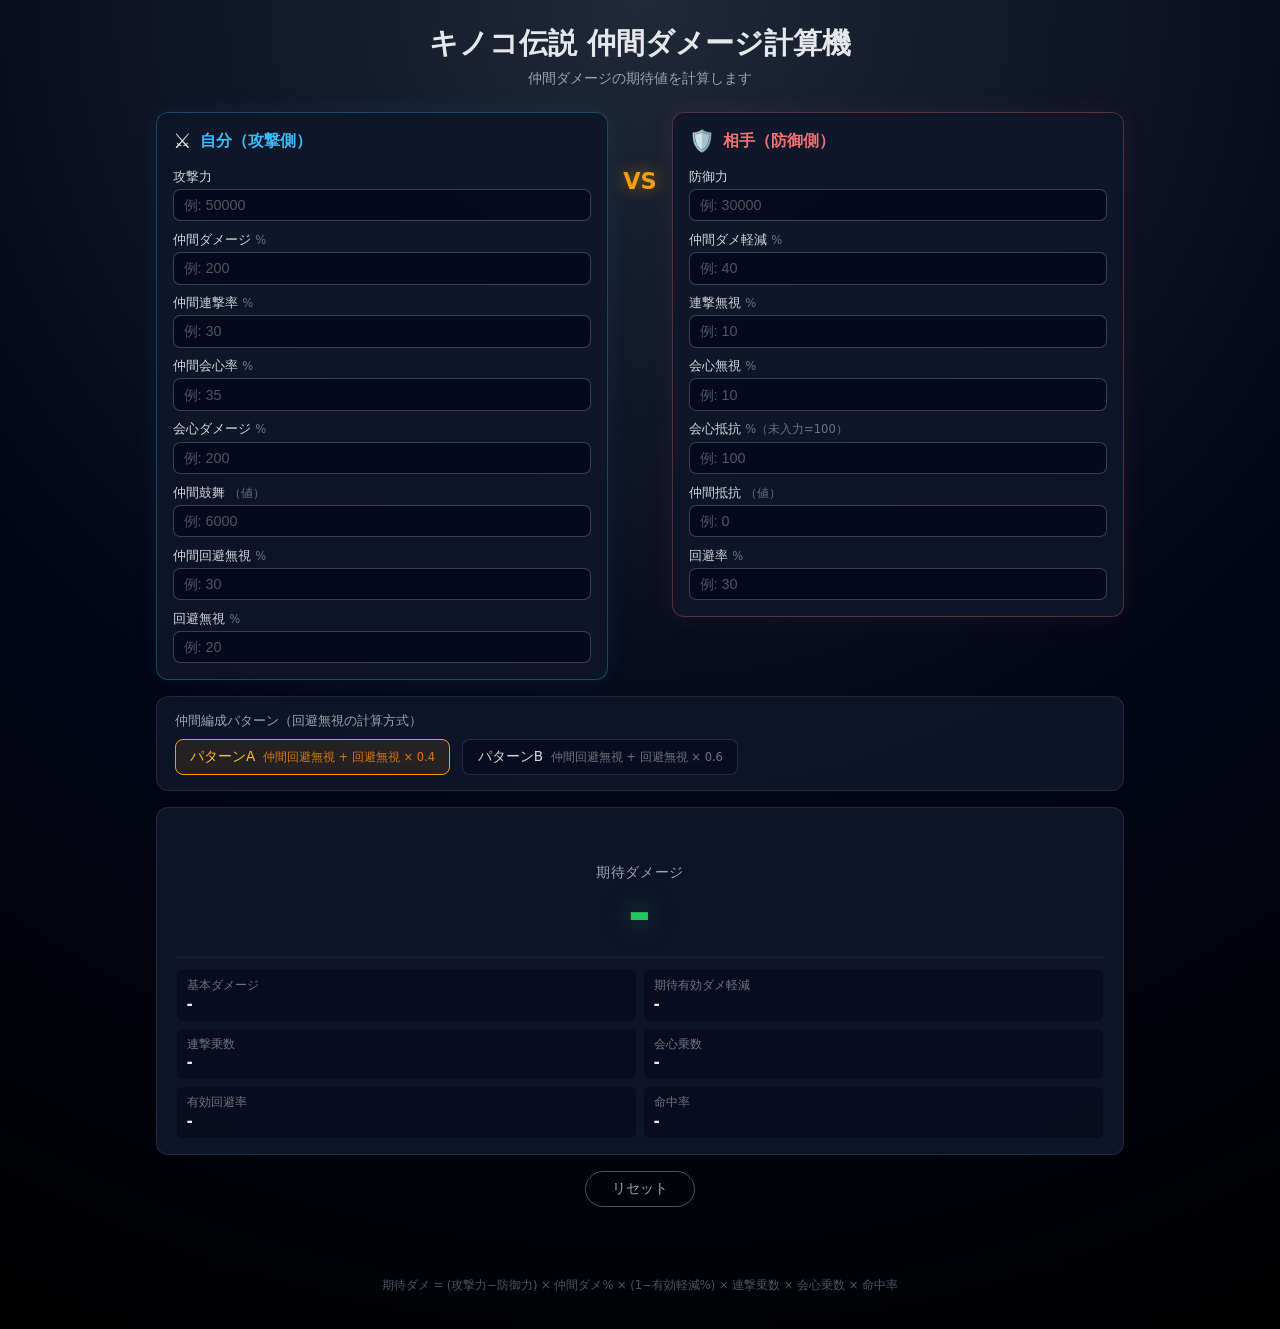
==== commit 7ef21ea5: "回避計算を追加（有効回避率・命中率・パターンA/B選択） - 仲間回避無視（%入力）・回避無視・回避率を入力フィールドに追加 - 最終回避無視 = 仲間回避無視% + 回避無視% × 0.4 or 0" ====
--- a/kinoko/index.html
+++ b/kinoko/index.html
@@ -48,6 +48,14 @@
             <span class="stat-label">仲間鼓舞 <small>（値）</small></span>
             <input id="inspire" type="number" inputmode="numeric" placeholder="例: 6000" data-ocr="inspire" />
           </label>
+          <label class="stat-field">
+            <span class="stat-label">仲間回避無視 <small>%</small></span>
+            <input id="allyEvadeIgnore" type="number" inputmode="numeric" placeholder="例: 30" data-ocr="allyEvadeIgnore" />
+          </label>
+          <label class="stat-field">
+            <span class="stat-label">回避無視 <small>%</small></span>
+            <input id="evadeIgnore" type="number" inputmode="numeric" placeholder="例: 20" data-ocr="evadeIgnore" />
+          </label>
         </div>
       </section>
 
@@ -84,8 +92,27 @@
             <span class="stat-label">仲間抵抗 <small>（値）</small></span>
             <input id="resist" type="number" inputmode="numeric" placeholder="例: 0" data-ocr="resist" />
           </label>
+          <label class="stat-field">
+            <span class="stat-label">回避率 <small>%</small></span>
+            <input id="evadeRate" type="number" inputmode="numeric" placeholder="例: 30" data-ocr="evadeRate" />
+          </label>
         </div>
       </section>
+    </div>
+
+    <!-- 仲間編成パターン選択 -->
+    <div class="pattern-selector">
+      <span class="pattern-label">仲間編成パターン（回避無視の計算方式）</span>
+      <div class="pattern-toggle">
+        <label class="pattern-option">
+          <input type="radio" name="evadePattern" value="A" checked />
+          <span>パターンA <small>仲間回避無視 + 回避無視 × 0.4</small></span>
+        </label>
+        <label class="pattern-option">
+          <input type="radio" name="evadePattern" value="B" />
+          <span>パターンB <small>仲間回避無視 + 回避無視 × 0.6</small></span>
+        </label>
+      </div>
     </div>
 
     <!-- 計算結果 -->
@@ -114,6 +141,14 @@
           <span class="breakdown-label">会心乗数</span>
           <span class="breakdown-value" id="critMult">-</span>
         </div>
+        <div class="breakdown-item">
+          <span class="breakdown-label">有効回避率</span>
+          <span class="breakdown-value" id="effEvade">-</span>
+        </div>
+        <div class="breakdown-item">
+          <span class="breakdown-label">命中率</span>
+          <span class="breakdown-value" id="hitRate">-</span>
+        </div>
       </div>
     </section>
 
@@ -125,7 +160,7 @@
   </main>
 
   <footer class="app-footer">
-    <p>期待ダメ = (攻撃力−防御力) × 仲間ダメ% × (1−有効軽減%) × 連撃乗数 × 会心乗数</p>
+    <p>期待ダメ = (攻撃力−防御力) × 仲間ダメ% × (1−有効軽減%) × 連撃乗数 × 会心乗数 × 命中率</p>
   </footer>
 
   <script src="./main.js"></script>
--- a/kinoko/style.css
+++ b/kinoko/style.css
@@ -197,6 +197,51 @@
   font-weight: 600;
   color: #e5e7eb;
 }
+
+/* ---- パターン選択 ---- */
+.pattern-selector {
+  background: rgba(15, 23, 42, 0.85);
+  border: 1px solid rgba(148, 163, 184, 0.15);
+  border-radius: 0.75rem;
+  padding: 0.9rem 1.1rem;
+  display: flex;
+  flex-direction: column;
+  gap: 0.6rem;
+}
+.pattern-label {
+  font-size: 0.82rem;
+  color: #9ca3af;
+}
+.pattern-toggle {
+  display: flex;
+  gap: 0.75rem;
+  flex-wrap: wrap;
+}
+.pattern-option {
+  display: flex;
+  align-items: center;
+  gap: 0.5rem;
+  cursor: pointer;
+  padding: 0.5rem 0.9rem;
+  border-radius: 0.5rem;
+  border: 1px solid rgba(148, 163, 184, 0.2);
+  background: rgba(2, 6, 23, 0.5);
+  transition: border-color 0.15s, background 0.15s;
+  font-size: 0.85rem;
+  color: #d1d5db;
+}
+.pattern-option:has(input:checked) {
+  border-color: #f59e0b;
+  background: rgba(245, 158, 11, 0.1);
+  color: #fbbf24;
+}
+.pattern-option input[type="radio"] { display: none; }
+.pattern-option small {
+  font-size: 0.72rem;
+  color: #6b7280;
+  margin-left: 0.2rem;
+}
+.pattern-option:has(input:checked) small { color: #d97706; }
 
 /* ---- リセットボタン ---- */
 .actions {
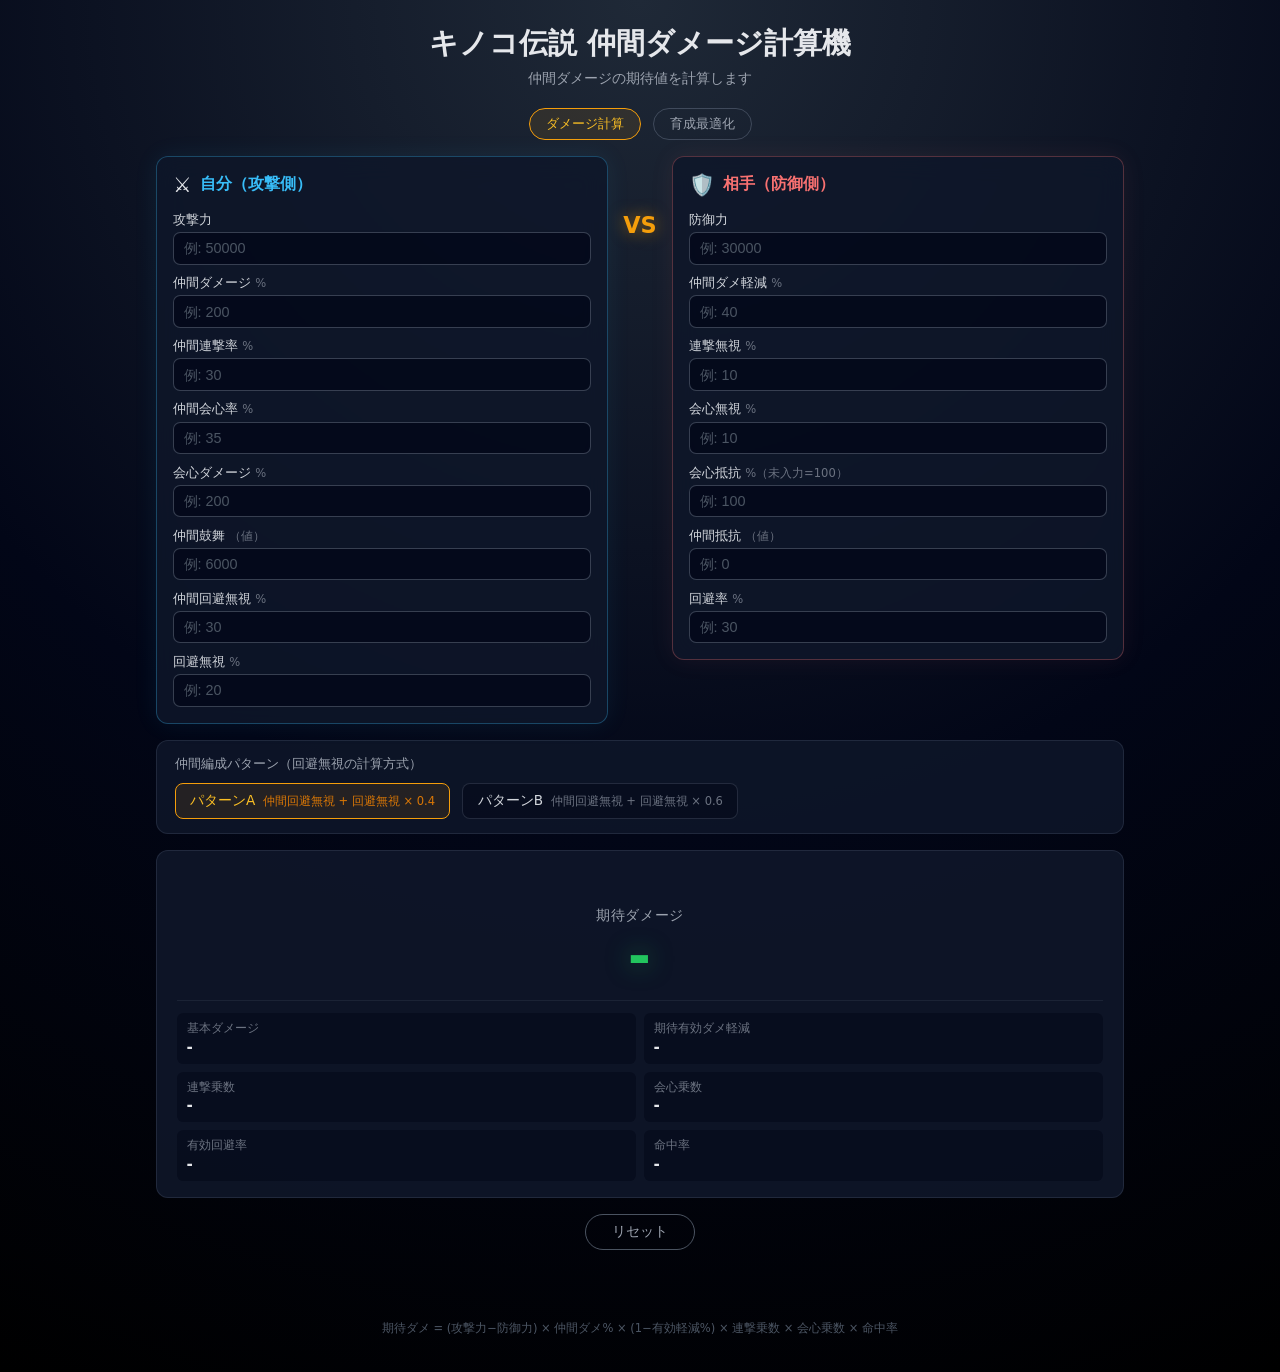
==== commit 7b105633: "キノコ伝説：育成最適化ツールを追加、index.htmlを更新 Co-Authored-By: Claude Sonnet 4.6 <noreply@anthropic.com>" ====
--- a/kinoko/index.html
+++ b/kinoko/index.html
@@ -11,6 +11,11 @@
     <h1>キノコ伝説 仲間ダメージ計算機</h1>
     <p class="app-header__subtitle">仲間ダメージの期待値を計算します</p>
   </header>
+
+  <nav style="display:flex;justify-content:center;gap:.75rem;padding:.75rem 1rem 0;">
+    <a href="./index.html" style="font-size:.82rem;padding:.35rem 1rem;border-radius:9999px;border:1px solid #f59e0b;color:#fbbf24;background:rgba(245,158,11,.1);text-decoration:none;">ダメージ計算</a>
+    <a href="./optimize.html" style="font-size:.82rem;padding:.35rem 1rem;border-radius:9999px;border:1px solid rgba(148,163,184,.3);color:#9ca3af;text-decoration:none;">育成最適化</a>
+  </nav>
 
   <main class="app-main">
 
